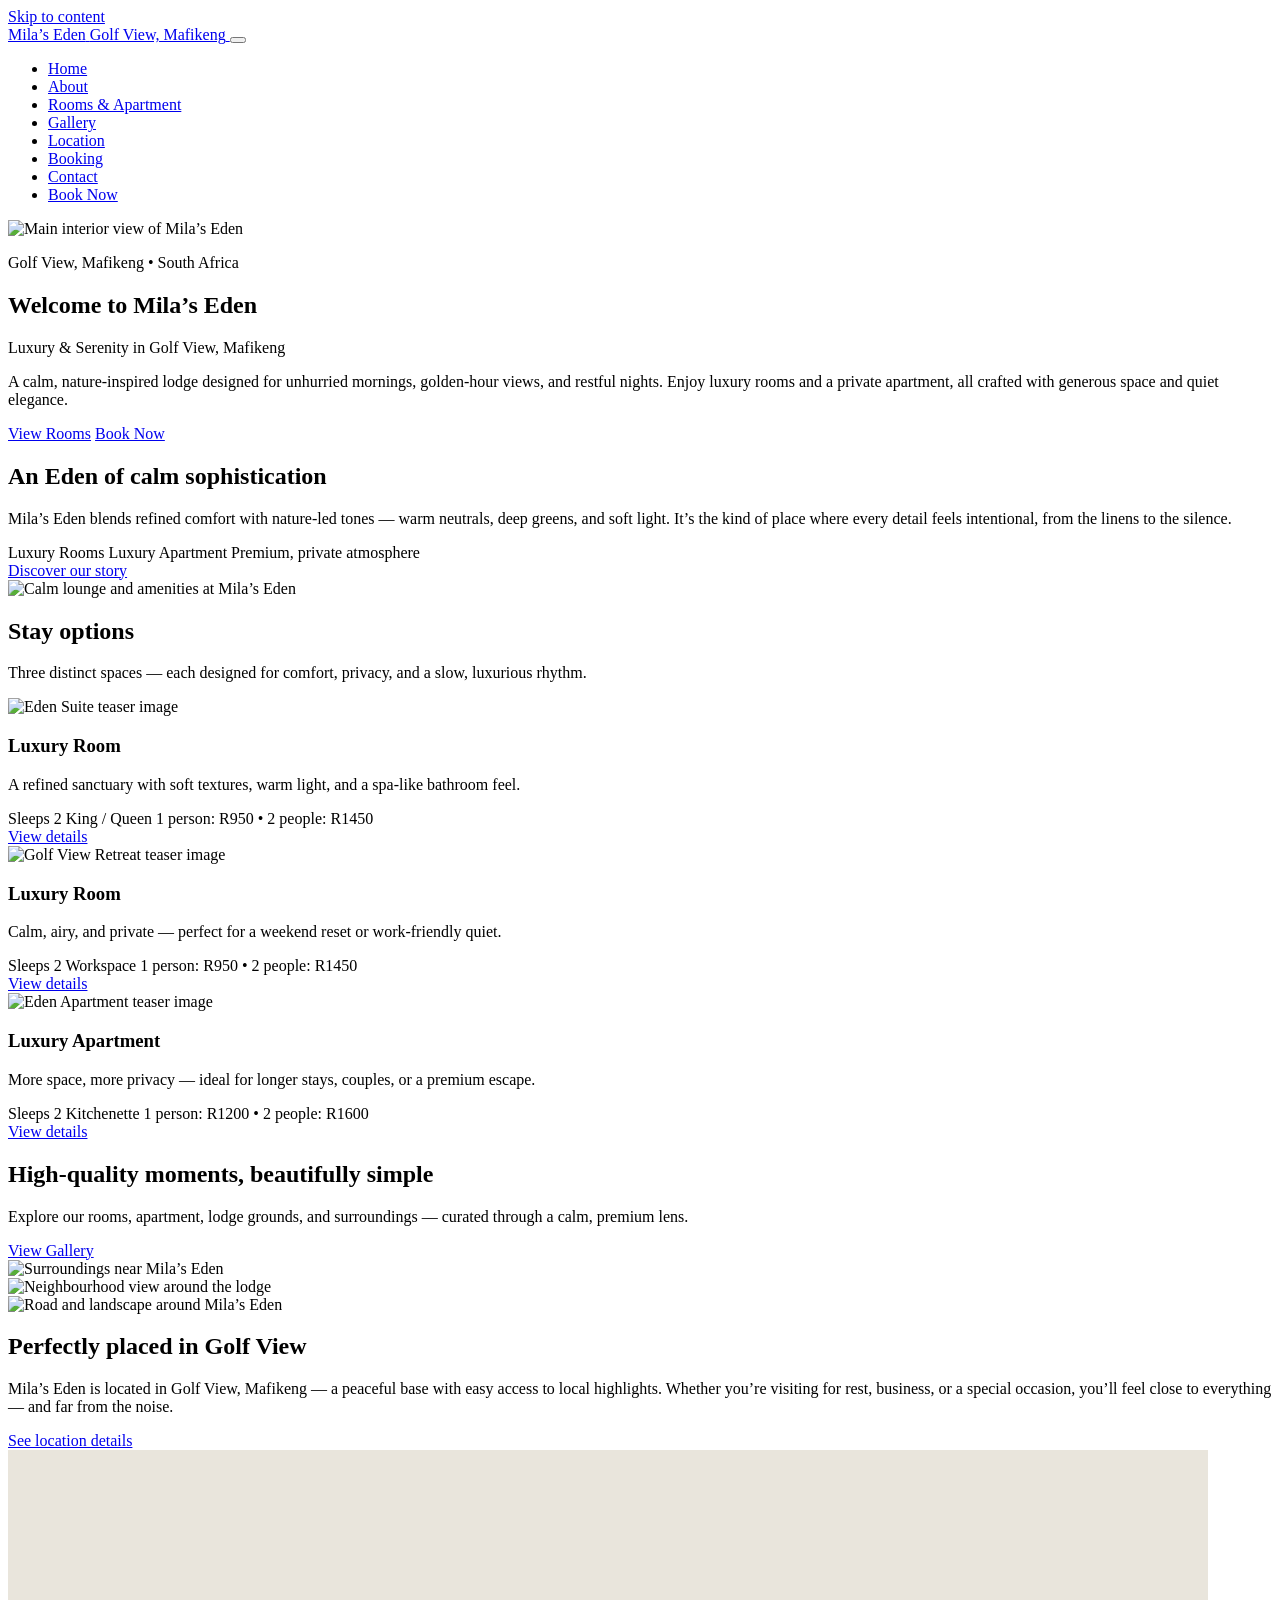
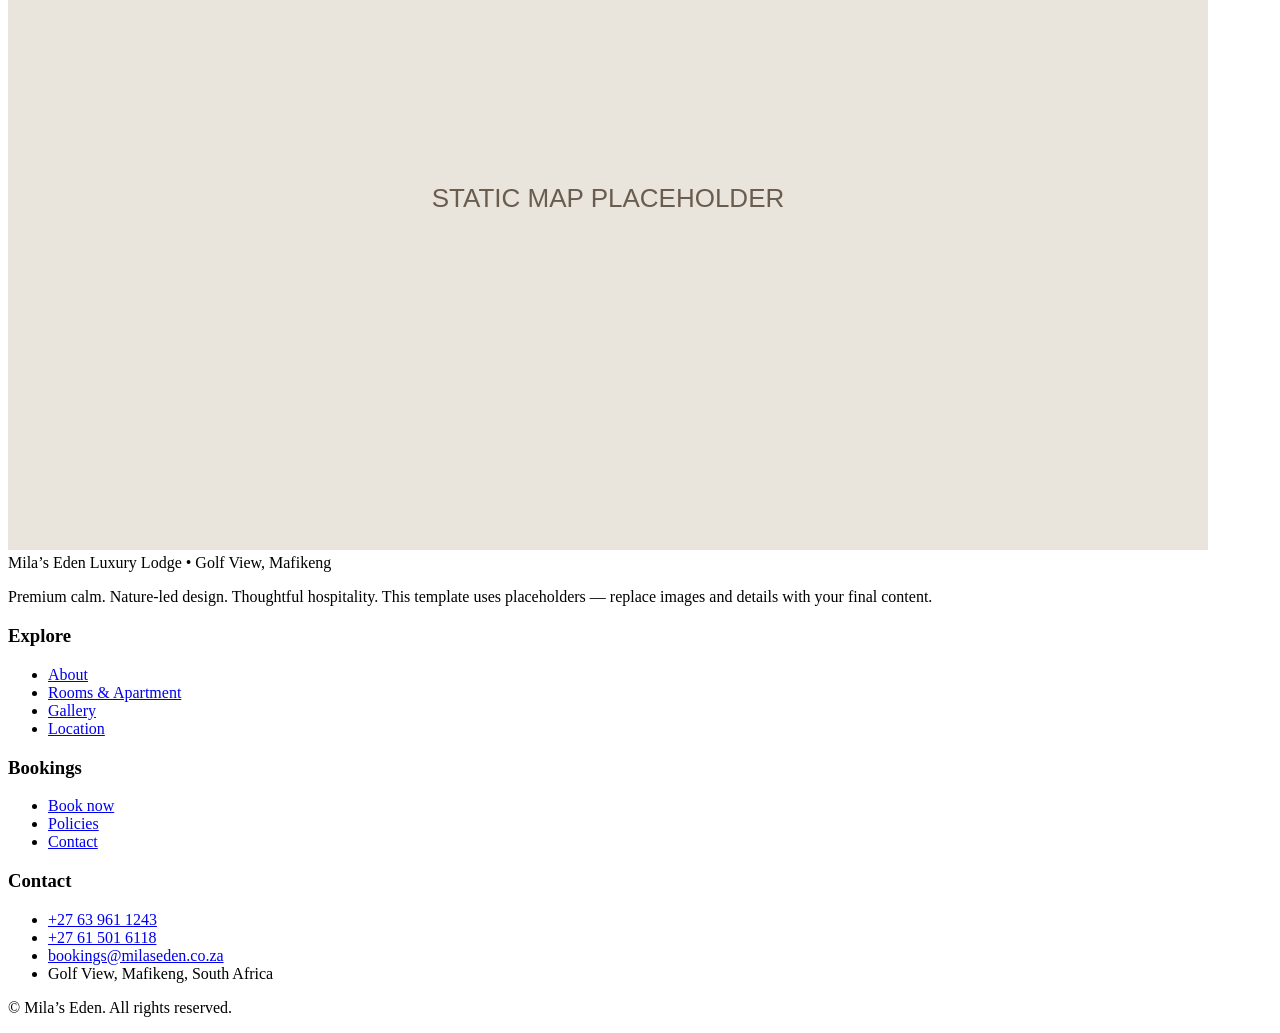
==== index.html @ bafc0c8b "Add files via upload" ====
<!DOCTYPE html>
<html lang="en">
<head>
    <meta charset="UTF-8">
    <meta name="viewport" content="width=device-width, initial-scale=1.0">
    <title>Mila’s Eden | Luxury Lodge in Golf View, Mafikeng</title>
    <meta name="description" content="Welcome to Mila’s Eden — a premium, calm luxury lodge in Golf View, Mafikeng, South Africa, designed for serenity." />
    <meta name="theme-color" content="#1f2a22" />
    <meta property="og:title" content="Mila’s Eden | Luxury Lodge in Golf View, Mafikeng" />
    <meta property="og:description" content="Luxury & Serenity in Golf View, Mafikeng. Explore rooms, gallery, location, and booking." />
    <meta property="og:type" content="website" />
    <link rel="stylesheet" href="styles.css">
    <link rel="preconnect" href="https://fonts.googleapis.com">
    <link rel="preconnect" href="https://fonts.gstatic.com" crossorigin>
    <link href="https://fonts.googleapis.com/css2?family=Cormorant+Garamond:wght@400;500;600&family=Inter:wght@300;400;500;600&display=swap" rel="stylesheet">
</head>
<body>
    <a class="skip-link" href="#main">Skip to content</a>

    <!-- Shared Navigation -->
    <header class="site-header">
        <nav class="nav" aria-label="Primary">
            <div class="container nav-inner">
                <a class="brand" href="index.html" aria-label="Mila’s Eden home">
                    <span class="brand-mark" aria-hidden="true"></span>
                    <span class="brand-text">
                        <span class="brand-name">Mila’s Eden</span>
                        <span class="brand-sub">Golf View, Mafikeng</span>
                    </span>
                </a>

                <button class="nav-toggle" type="button" aria-label="Open menu" aria-expanded="false" aria-controls="navMenu">
                    <span class="nav-toggle-lines" aria-hidden="true"></span>
                </button>

                <ul class="nav-menu" id="navMenu">
                    <li><a class="nav-link is-active" href="index.html">Home</a></li>
                    <li><a class="nav-link" href="about.html">About</a></li>
                    <li><a class="nav-link" href="rooms.html">Rooms & Apartment</a></li>
                    <li><a class="nav-link" href="gallery.html">Gallery</a></li>
                    <li><a class="nav-link" href="location.html">Location</a></li>
                    <li><a class="nav-link" href="booking.html">Booking</a></li>
                    <li><a class="nav-link" href="contact.html">Contact</a></li>
                    <li class="nav-cta"><a class="btn btn-primary" href="booking.html">Book Now</a></li>
                </ul>
            </div>
        </nav>
    </header>

    <main id="main">
        <!-- Homepage Hero -->
        <section class="hero hero-home">
            <div class="hero-media" aria-hidden="true">
                <img
                    class="hero-img"
                    alt="Main interior view of Mila’s Eden"
                    src="Images/Apartment/WhatsApp Image 2026-02-26 at 15.07.11.jpeg"
                />
                <div class="hero-scrim"></div>
            </div>

            <div class="container hero-content">
                <p class="kicker reveal">Golf View, Mafikeng • South Africa</p>
                <h1 class="display reveal">Welcome to Mila’s Eden</h1>
                <p class="lead reveal">Luxury &amp; Serenity in Golf View, Mafikeng</p>
                <p class="sublead reveal">
                    A calm, nature-inspired lodge designed for unhurried mornings, golden-hour views, and restful nights.
                    Enjoy luxury rooms and a private apartment, all crafted with generous space and quiet elegance.
                </p>
                <div class="hero-actions reveal">
                    <a class="btn btn-ghost" href="rooms.html">View Rooms</a>
                    <a class="btn btn-primary" href="booking.html">Book Now</a>
                </div>
            </div>
        </section>

        <!-- Experience Intro -->
        <section class="section">
            <div class="container grid grid-2">
                <div class="reveal">
                    <h2 class="h2">An Eden of calm sophistication</h2>
                    <p class="muted">
                        Mila’s Eden blends refined comfort with nature-led tones — warm neutrals, deep greens, and soft light.
                        It’s the kind of place where every detail feels intentional, from the linens to the silence.
                    </p>
                    <div class="pill-row">
                        <span class="pill">Luxury Rooms</span>
                        <span class="pill">Luxury Apartment</span>
                        <span class="pill">Premium, private atmosphere</span>
                    </div>
                    <div class="spacer-16"></div>
                    <a class="text-link" href="about.html">Discover our story</a>
                </div>
                <div class="reveal">
                    <div class="image-card">
                        <!-- IMAGE: Amenities highlight on home intro -->
                        <img
                            class="img-cover"
                            alt="Calm lounge and amenities at Mila’s Eden"
                            src="Images/Amenities/WhatsApp Image 2026-02-26 at 15.10.10 (2).jpeg"
                        />
                    </div>
                </div>
            </div>
        </section>

        <!-- Rooms Teaser -->
        <section class="section section-bleed">
            <div class="container">
                <div class="section-head">
                    <h2 class="h2 reveal">Stay options</h2>
                    <p class="muted reveal">Three distinct spaces — each designed for comfort, privacy, and a slow, luxurious rhythm.</p>
                </div>

                <div class="cards cards-3">
                    <article class="card reveal">
                        <div class="card-media">
                            <!-- IMAGE: Room 1 (Eden Suite) -->
                            <img
                                class="img-cover"
                                alt="Eden Suite teaser image"
                                src="Images/Room1/WhatsApp Image 2026-02-26 at 15.08.36.jpeg"
                            />
                        </div>
                        <div class="card-body">
                            <h3 class="h3">Luxury Room</h3>
                            <p class="muted">A refined sanctuary with soft textures, warm light, and a spa-like bathroom feel.</p>
                            <div class="meta-row">
                                <span class="meta">Sleeps 2</span>
                                <span class="meta">King / Queen</span>
                                <span class="meta">1 person: R950 • 2 people: R1450</span>
                            </div>
                            <a class="btn btn-soft" href="rooms.html#room1">View details</a>
                        </div>
                    </article>

                    <article class="card reveal">
                        <div class="card-media">
                            <!-- IMAGE: Room 2 (Golf View Retreat) -->
                            <img
                                class="img-cover"
                                alt="Golf View Retreat teaser image"
                                src="Images/Room2/WhatsApp Image 2026-02-28 at 10.28.57.jpeg"
                            />
                        </div>
                        <div class="card-body">
                            <h3 class="h3">Luxury Room</h3>
                            <p class="muted">Calm, airy, and private — perfect for a weekend reset or work-friendly quiet.</p>
                            <div class="meta-row">
                                <span class="meta">Sleeps 2</span>
                                <span class="meta">Workspace</span>
                                <span class="meta">1 person: R950 • 2 people: R1450</span>
                            </div>
                            <a class="btn btn-soft" href="rooms.html#room2">View details</a>
                        </div>
                    </article>

                    <article class="card reveal">
                        <div class="card-media">
                            <!-- IMAGE: Apartment (Eden Apartment) -->
                            <img
                                class="img-cover"
                                alt="Eden Apartment teaser image"
                                src="Images/Apartment/WhatsApp Image 2026-02-26 at 15.07.11.jpeg"
                            />
                        </div>
                        <div class="card-body">
                            <h3 class="h3">Luxury Apartment</h3>
                            <p class="muted">More space, more privacy — ideal for longer stays, couples, or a premium escape.</p>
                            <div class="meta-row">
                                <span class="meta">Sleeps 2</span>
                                <span class="meta">Kitchenette</span>
                                <span class="meta">1 person: R1200 • 2 people: R1600</span>
                            </div>
                            <a class="btn btn-soft" href="rooms.html#apartment">View details</a>
                        </div>
                    </article>
                </div>
            </div>
        </section>

        <!-- Gallery Teaser -->
        <section class="section">
            <div class="container grid grid-2 grid-vcenter">
                <div class="reveal">
                    <h2 class="h2">High-quality moments, beautifully simple</h2>
                    <p class="muted">Explore our rooms, apartment, lodge grounds, and surroundings — curated through a calm, premium lens.</p>
                    <a class="btn btn-primary" href="gallery.html">View Gallery</a>
                </div>
                <div class="reveal">
                    <div class="image-grid">
                        <div class="image-card">
                            <!-- IMAGE: Surroundings teaser 1 -->
                            <img
                                class="img-cover"
                                alt="Surroundings near Mila’s Eden"
                                src="Images/Surroundings/WhatsApp Image 2026-02-26 at 15.10.12 (1).jpeg"
                            />
                        </div>
                        <div class="image-card">
                            <!-- IMAGE: Surroundings teaser 2 -->
                            <img
                                class="img-cover"
                                alt="Neighbourhood view around the lodge"
                                src="Images/Surroundings/WhatsApp Image 2026-02-26 at 15.10.13 (1).jpeg"
                            />
                        </div>
                        <div class="image-card span-2">
                            <!-- IMAGE: Surroundings teaser 3 -->
                            <img
                                class="img-cover"
                                alt="Road and landscape around Mila’s Eden"
                                src="Images/Surroundings/WhatsApp Image 2026-02-26 at 15.10.14.jpeg"
                            />
                        </div>
                    </div>
                </div>
            </div>
        </section>

        <!-- Location Teaser -->
        <section class="section section-bleed">
            <div class="container grid grid-2 grid-vcenter">
                <div class="reveal">
                    <h2 class="h2">Perfectly placed in Golf View</h2>
                    <p class="muted">
                        Mila’s Eden is located in Golf View, Mafikeng — a peaceful base with easy access to local highlights.
                        Whether you’re visiting for rest, business, or a special occasion, you’ll feel close to everything — and far from the noise.
                    </p>
                    <a class="text-link" href="location.html">See location details</a>
                </div>
                <div class="reveal">
                    <div class="map-card">
                        <!-- INSERT IMAGE: map-static.jpg -->
                        <img class="img-cover" alt="Static map placeholder for Golf View, Mafikeng" src="data:image/svg+xml,%3Csvg xmlns='http://www.w3.org/2000/svg' width='1200' height='700'%3E%3Crect width='100%25' height='100%25' fill='%23e9e5dc'/%3E%3Ctext x='50%25' y='50%25' dominant-baseline='middle' text-anchor='middle' fill='%236a5d4f' font-family='Inter, Arial' font-size='26'%3ESTATIC MAP PLACEHOLDER%3C/text%3E%3C/svg%3E" />
                        <div class="map-marker" aria-hidden="true"></div>
                    </div>
                </div>
            </div>
        </section>
    </main>

    <!-- Shared Footer -->
    <footer class="footer">
        <div class="container footer-grid">
            <div class="footer-brand">
                <div class="brand brand-footer">
                    <span class="brand-mark" aria-hidden="true"></span>
                    <span class="brand-text">
                        <span class="brand-name">Mila’s Eden</span>
                        <span class="brand-sub">Luxury Lodge • Golf View, Mafikeng</span>
                    </span>
                </div>
                <p class="muted">
                    Premium calm. Nature-led design. Thoughtful hospitality.
                    This template uses placeholders — replace images and details with your final content.
                </p>
            </div>

            <div>
                <h3 class="footer-title">Explore</h3>
                <ul class="footer-links">
                    <li><a href="about.html">About</a></li>
                    <li><a href="rooms.html">Rooms & Apartment</a></li>
                    <li><a href="gallery.html">Gallery</a></li>
                    <li><a href="location.html">Location</a></li>
                </ul>
            </div>

            <div>
                <h3 class="footer-title">Bookings</h3>
                <ul class="footer-links">
                    <li><a href="booking.html">Book now</a></li>
                    <li><a href="booking.html#policies">Policies</a></li>
                    <li><a href="contact.html">Contact</a></li>
                </ul>
            </div>

            <div>
                <h3 class="footer-title">Contact</h3>
                <ul class="footer-links">
                    <li><a href="tel:+27639611243">+27 63 961 1243</a></li>
                    <li><a href="tel:+27615016118">+27 61 501 6118</a></li>
                    <li><a href="mailto:bookings@milaseden.co.za">bookings@milaseden.co.za</a></li>
                    <li><span class="muted">Golf View, Mafikeng, South Africa</span></li>
                </ul>
            </div>
        </div>

        <div class="container footer-bottom">
            <p class="muted">&copy; <span id="year"></span> Mila’s Eden. All rights reserved.</p>
        </div>
    </footer>

    <script src="script.js"></script>
</body>
</html>
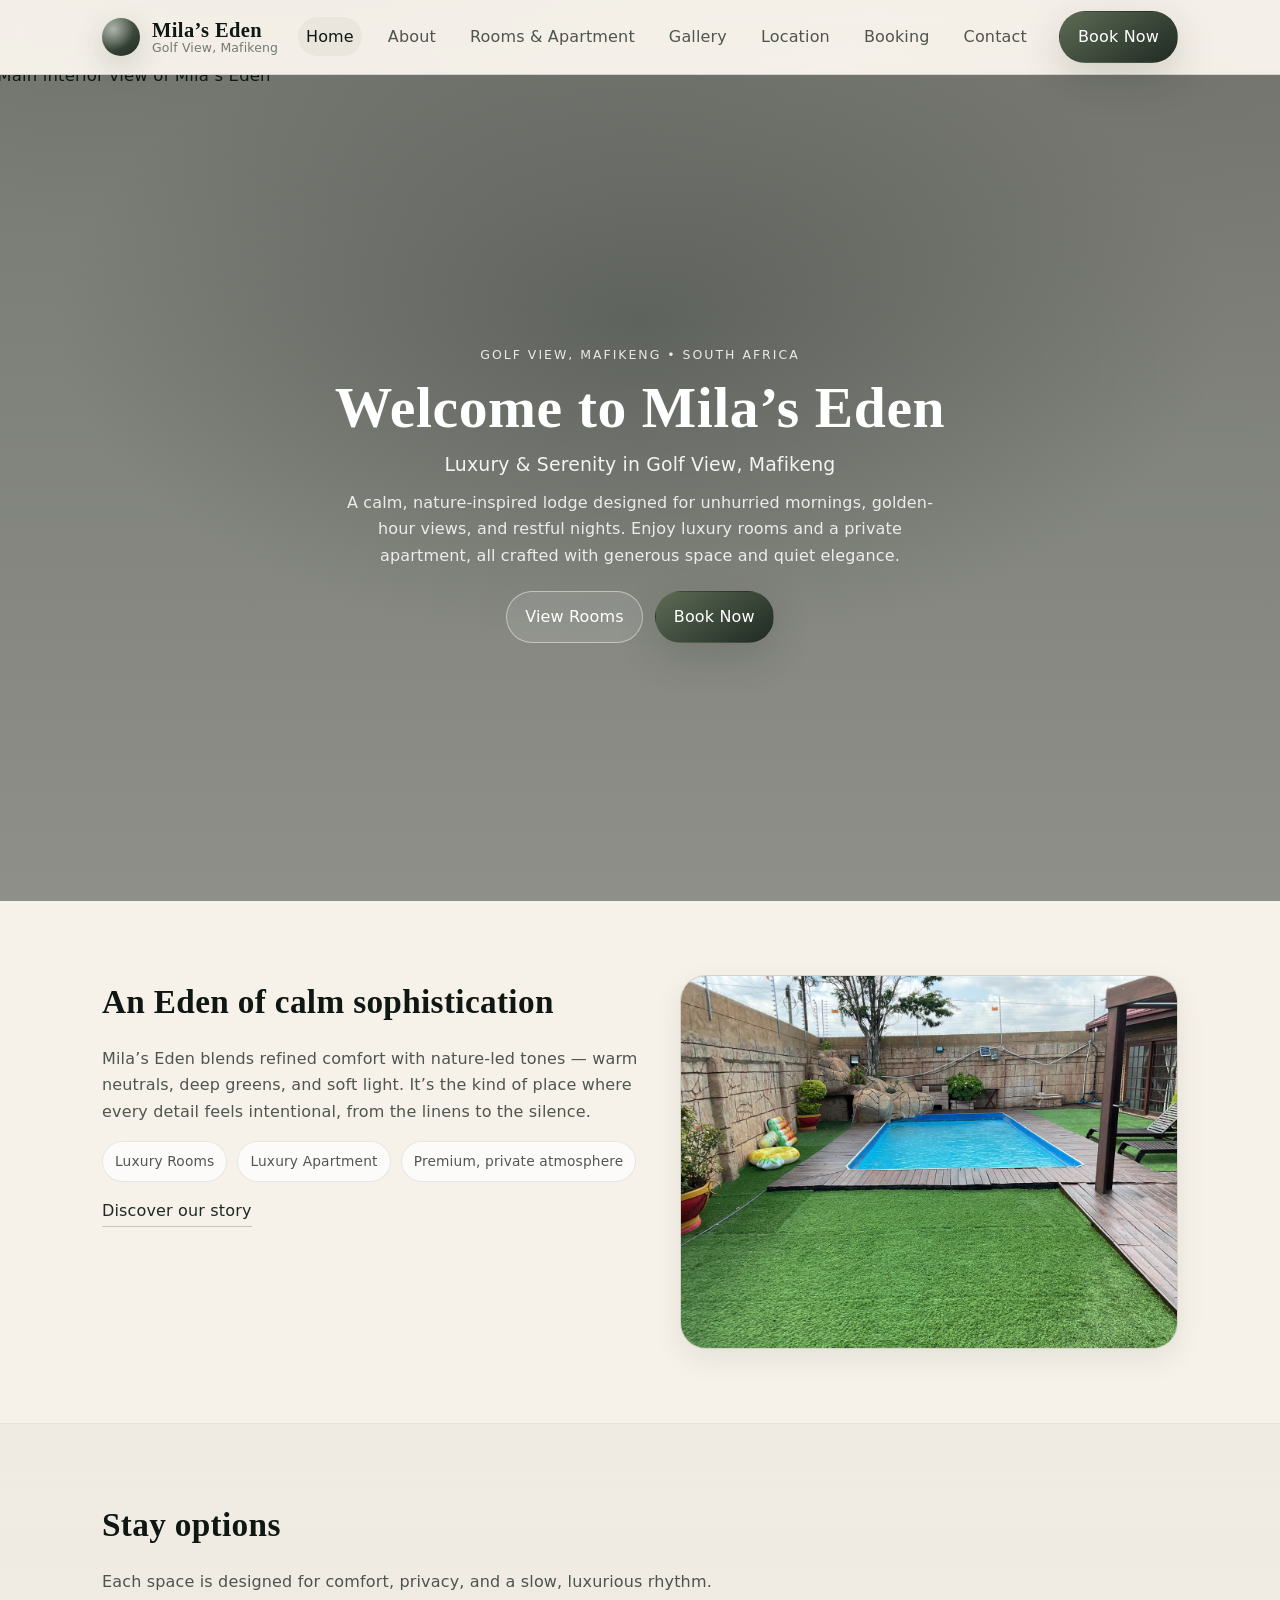
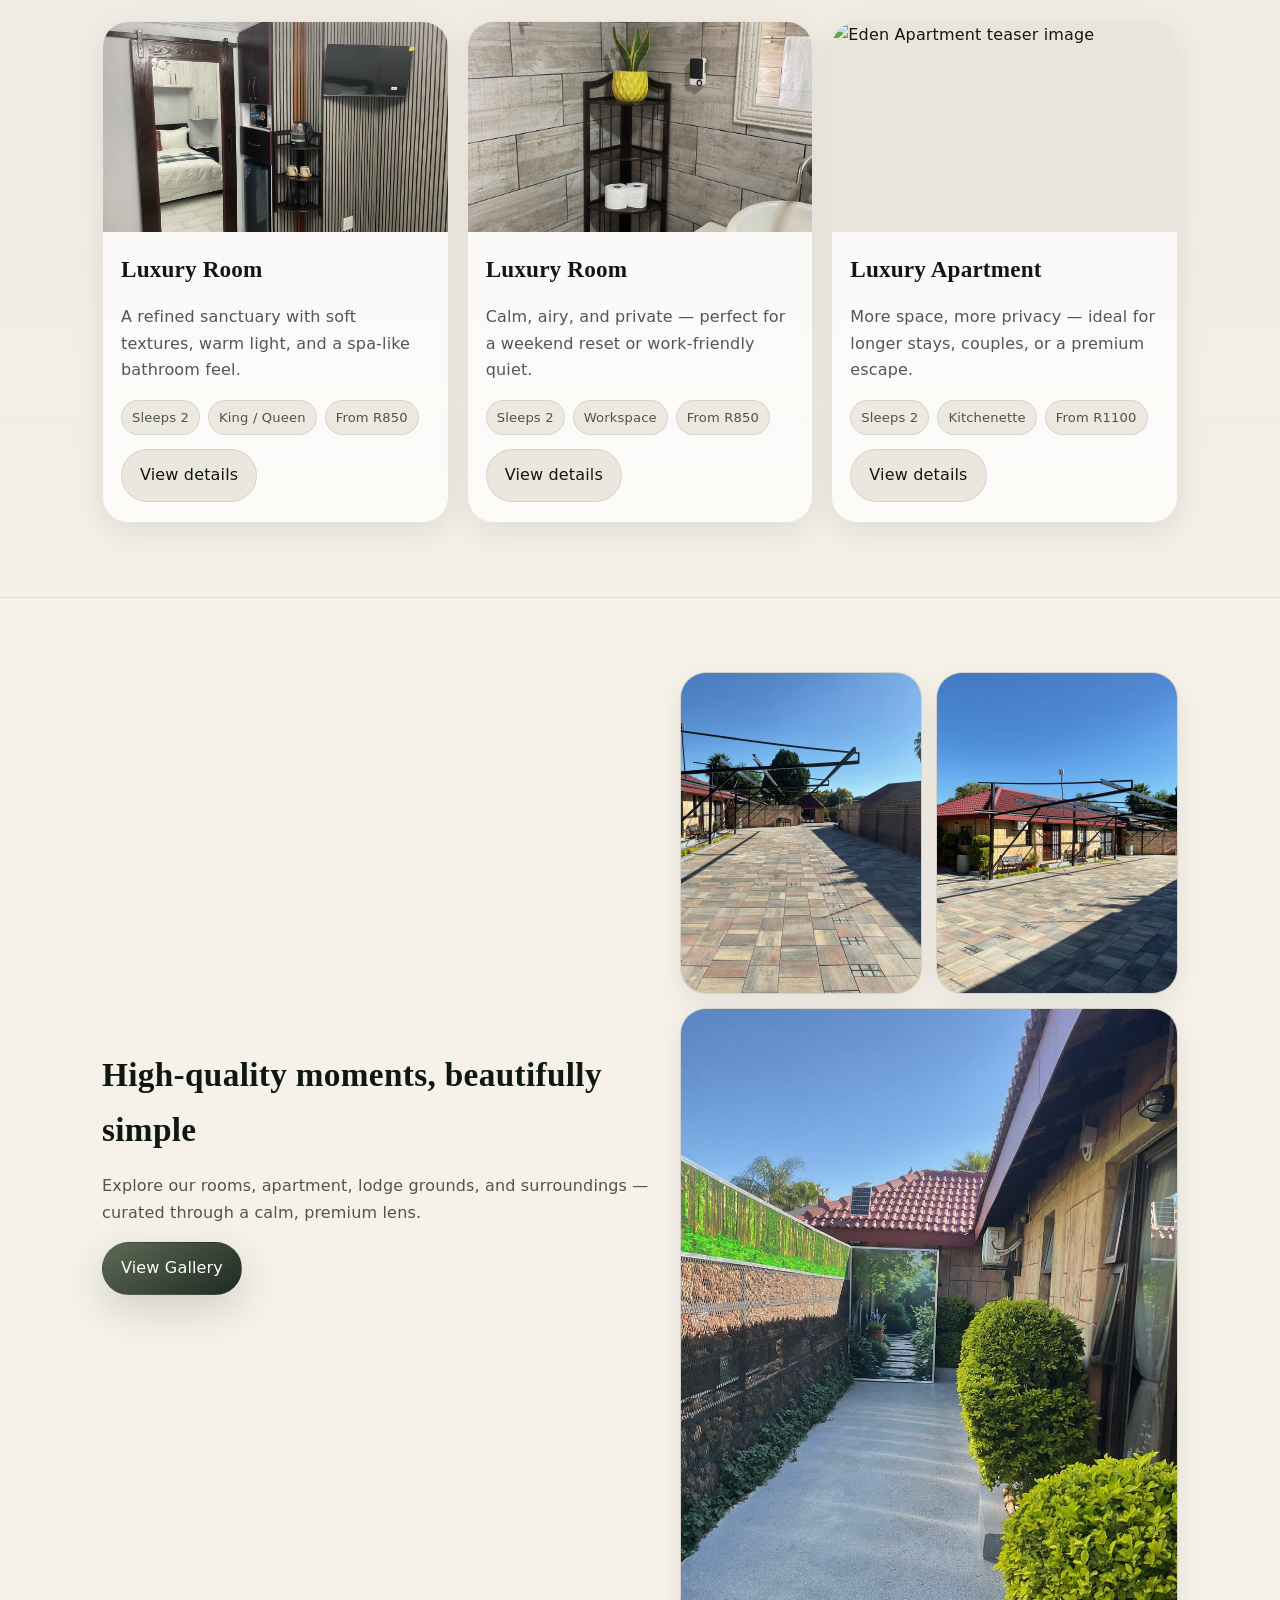
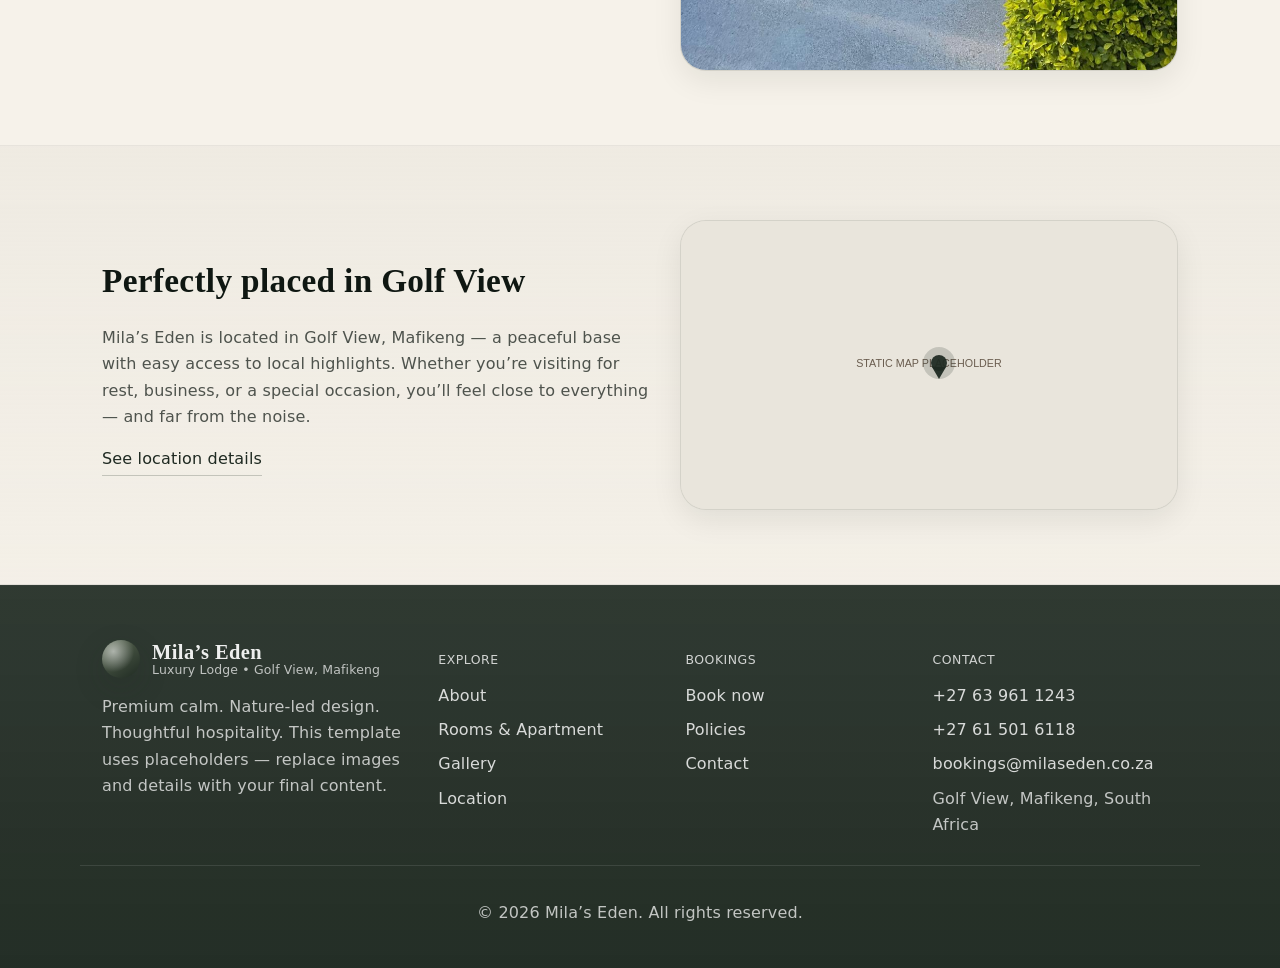
==== commit bacd73ed: "Add files via upload" ====
--- a/index.html
+++ b/index.html
@@ -54,7 +54,7 @@
                 <img
                     class="hero-img"
                     alt="Main interior view of Mila’s Eden"
-                    src="Images/Apartment/WhatsApp Image 2026-02-26 at 15.07.11.jpeg"
+                    src="Images/Apartment/WhatsApp Image 2026-04-23 at 21.14.21.jpeg"
                 />
                 <div class="hero-scrim"></div>
             </div>
@@ -109,7 +109,7 @@
             <div class="container">
                 <div class="section-head">
                     <h2 class="h2 reveal">Stay options</h2>
-                    <p class="muted reveal">Three distinct spaces — each designed for comfort, privacy, and a slow, luxurious rhythm.</p>
+                    <p class="muted reveal">Each space is designed for comfort, privacy, and a slow, luxurious rhythm.</p>
                 </div>
 
                 <div class="cards cards-3">
@@ -128,7 +128,7 @@
                             <div class="meta-row">
                                 <span class="meta">Sleeps 2</span>
                                 <span class="meta">King / Queen</span>
-                                <span class="meta">1 person: R950 • 2 people: R1450</span>
+                                <span class="meta">From R850</span>
                             </div>
                             <a class="btn btn-soft" href="rooms.html#room1">View details</a>
                         </div>
@@ -149,7 +149,7 @@
                             <div class="meta-row">
                                 <span class="meta">Sleeps 2</span>
                                 <span class="meta">Workspace</span>
-                                <span class="meta">1 person: R950 • 2 people: R1450</span>
+                                <span class="meta">From R850</span>
                             </div>
                             <a class="btn btn-soft" href="rooms.html#room2">View details</a>
                         </div>
@@ -161,7 +161,7 @@
                             <img
                                 class="img-cover"
                                 alt="Eden Apartment teaser image"
-                                src="Images/Apartment/WhatsApp Image 2026-02-26 at 15.07.11.jpeg"
+                                src="Images/Apartment/WhatsApp Image 2026-04-23 at 21.14.21.jpeg"
                             />
                         </div>
                         <div class="card-body">
@@ -170,7 +170,7 @@
                             <div class="meta-row">
                                 <span class="meta">Sleeps 2</span>
                                 <span class="meta">Kitchenette</span>
-                                <span class="meta">1 person: R1200 • 2 people: R1600</span>
+                                <span class="meta">From R1100</span>
                             </div>
                             <a class="btn btn-soft" href="rooms.html#apartment">View details</a>
                         </div>
--- a/styles.css
+++ b/styles.css
@@ -0,0 +1,875 @@
+/*
+  Mila’s Eden — Modern Luxury Lodge Template
+  Palette: earthy tones, deep greens, warm neutrals
+  Typography: Cormorant Garamond (display), Inter (body)
+*/
+
+/* Reset */
+* { box-sizing: border-box; }
+html, body { height: 100%; }
+body { margin: 0; }
+img { max-width: 100%; display: block; }
+button, input, select, textarea { font: inherit; }
+a { color: inherit; }
+
+:root{
+  --bg: #f6f2ea;
+  --surface: #ffffff;
+  --surface-2: #f0ece2;
+  --ink: #0f1712;
+  --muted: rgba(15, 23, 18, 0.72);
+  --muted-2: rgba(15, 23, 18, 0.55);
+
+  --forest: #1f2a22;
+  --sage: #5d6b55;
+  --moss: #3a4a3f;
+  --sand: #e9e5dc;
+  --clay: #b7a58f;
+
+  --border: rgba(31, 42, 34, 0.14);
+  --shadow: 0 18px 60px rgba(15, 23, 18, 0.10);
+  --shadow-soft: 0 10px 30px rgba(15, 23, 18, 0.08);
+
+  --radius: 18px;
+  --radius-lg: 26px;
+
+  --container: 1120px;
+}
+
+html{
+  scroll-behavior: smooth;
+  background: var(--bg);
+  color: var(--ink);
+  font-family: Inter, system-ui, -apple-system, Segoe UI, Roboto, Arial, sans-serif;
+}
+
+body{
+  background: radial-gradient(1200px 600px at 20% -10%, rgba(93, 107, 85, 0.12), transparent 55%),
+              radial-gradient(1000px 600px at 90% 10%, rgba(183, 165, 143, 0.14), transparent 60%),
+              var(--bg);
+  line-height: 1.65;
+  letter-spacing: 0.01em;
+}
+
+.container{
+  max-width: var(--container);
+  margin: 0 auto;
+  padding: 0 22px;
+}
+
+.skip-link{
+  position: absolute;
+  left: -9999px;
+  top: 10px;
+  background: var(--forest);
+  color: #fff;
+  padding: 10px 14px;
+  border-radius: 999px;
+  z-index: 9999;
+}
+.skip-link:focus{ left: 12px; }
+
+/* Header / Nav */
+.site-header{
+  position: sticky;
+  top: 0;
+  z-index: 50;
+  background: rgba(246, 242, 234, 0.72);
+  backdrop-filter: blur(14px);
+  border-bottom: 1px solid var(--border);
+}
+
+.nav-inner{
+  display: flex;
+  align-items: center;
+  justify-content: space-between;
+  min-height: 74px;
+  gap: 18px;
+}
+
+.brand{
+  display: flex;
+  align-items: center;
+  gap: 12px;
+  text-decoration: none;
+  white-space: nowrap;
+}
+.brand-mark{
+  width: 38px;
+  height: 38px;
+  border-radius: 50%;
+  background:
+    radial-gradient(circle at 30% 30%, rgba(255,255,255,0.55), transparent 55%),
+    linear-gradient(145deg, var(--sage), var(--forest));
+  box-shadow: 0 10px 30px rgba(31, 42, 34, 0.18);
+}
+.brand-text{ display: grid; line-height: 1.1; }
+.brand-name{
+  font-family: "Cormorant Garamond", Georgia, serif;
+  font-size: 1.28rem;
+  font-weight: 600;
+  letter-spacing: 0.02em;
+}
+.brand-sub{
+  font-size: 0.78rem;
+  color: var(--muted-2);
+}
+
+.nav-menu{
+  list-style: none;
+  margin: 0;
+  padding: 0;
+  display: flex;
+  align-items: center;
+  gap: 18px;
+}
+.nav-link{
+  text-decoration: none;
+  color: var(--muted);
+  padding: 10px 8px;
+  border-radius: 999px;
+  transition: color .2s ease, background .2s ease;
+}
+.nav-link:hover{ color: var(--ink); background: rgba(233, 229, 220, 0.8); }
+.nav-link.is-active{ color: var(--ink); background: rgba(233, 229, 220, 0.95); }
+.nav-cta{ margin-left: 6px; }
+
+.nav-toggle{
+  display: none;
+  border: 1px solid var(--border);
+  background: rgba(255,255,255,0.6);
+  border-radius: 999px;
+  padding: 10px 12px;
+  cursor: pointer;
+}
+.nav-toggle-lines{
+  width: 18px;
+  height: 12px;
+  display: block;
+  position: relative;
+}
+.nav-toggle-lines::before,
+.nav-toggle-lines::after,
+.nav-toggle-lines{
+  background: transparent;
+}
+.nav-toggle-lines::before,
+.nav-toggle-lines::after{
+  content: "";
+  position: absolute;
+  left: 0;
+  width: 18px;
+  height: 2px;
+  background: var(--forest);
+  border-radius: 2px;
+  transition: transform .2s ease, top .2s ease, opacity .2s ease;
+}
+.nav-toggle-lines::before{ top: 2px; }
+.nav-toggle-lines::after{ top: 8px; }
+.nav.is-open .nav-toggle-lines::before{ top: 5px; transform: rotate(45deg); }
+.nav.is-open .nav-toggle-lines::after{ top: 5px; transform: rotate(-45deg); }
+
+/* Type */
+.display{
+  font-family: "Cormorant Garamond", Georgia, serif;
+  font-weight: 600;
+  letter-spacing: 0.01em;
+  line-height: 1.05;
+  font-size: clamp(2.5rem, 4.5vw, 4.2rem);
+  margin: 10px 0 10px;
+}
+.h2{
+  font-family: "Cormorant Garamond", Georgia, serif;
+  font-weight: 600;
+  letter-spacing: 0.01em;
+  font-size: clamp(1.9rem, 2.6vw, 2.5rem);
+  margin: 0 0 10px;
+}
+.h3{
+  font-family: "Cormorant Garamond", Georgia, serif;
+  font-weight: 600;
+  font-size: 1.45rem;
+  margin: 0 0 6px;
+}
+.kicker{
+  text-transform: uppercase;
+  letter-spacing: 0.16em;
+  font-size: 0.78rem;
+  color: rgba(255,255,255,0.86);
+}
+.lead{
+  font-size: 1.18rem;
+  margin: 0 0 10px;
+  color: rgba(255,255,255,0.92);
+}
+.sublead{
+  max-width: 60ch;
+  color: rgba(255,255,255,0.86);
+  margin: 0 auto;
+}
+.muted{ color: var(--muted); }
+
+/* Buttons / Links */
+.btn{
+  display: inline-flex;
+  align-items: center;
+  justify-content: center;
+  gap: 10px;
+  border-radius: 999px;
+  padding: 12px 18px;
+  text-decoration: none;
+  border: 1px solid transparent;
+  box-shadow: none;
+  transition: transform .18s ease, box-shadow .18s ease, background .18s ease, border-color .18s ease, color .18s ease;
+  cursor: pointer;
+  font-weight: 500;
+}
+.btn:active{ transform: translateY(1px); }
+.btn-primary{
+  background: linear-gradient(145deg, var(--sage), var(--forest));
+  color: #fff;
+  box-shadow: 0 14px 40px rgba(31, 42, 34, 0.18);
+}
+.btn-primary:hover{ transform: translateY(-1px); box-shadow: 0 18px 60px rgba(31, 42, 34, 0.22); }
+.btn-ghost{
+  border-color: rgba(255,255,255,0.45);
+  color: #fff;
+  background: rgba(255,255,255,0.10);
+}
+.btn-ghost:hover{ background: rgba(255,255,255,0.16); }
+.btn-soft{
+  background: rgba(233, 229, 220, 0.9);
+  border-color: rgba(31, 42, 34, 0.10);
+  color: var(--ink);
+}
+.btn-soft:hover{ transform: translateY(-1px); box-shadow: var(--shadow-soft); }
+.text-link{
+  display: inline-flex;
+  align-items: center;
+  gap: 10px;
+  text-decoration: none;
+  color: var(--forest);
+  border-bottom: 1px solid rgba(31, 42, 34, 0.22);
+  padding-bottom: 2px;
+}
+.text-link:hover{ border-bottom-color: rgba(31, 42, 34, 0.5); }
+
+/* Layout */
+.section{ padding: 74px 0; }
+.section-bleed{
+  background: linear-gradient(180deg, rgba(233, 229, 220, 0.55), rgba(233, 229, 220, 0.18));
+  border-top: 1px solid rgba(31, 42, 34, 0.06);
+  border-bottom: 1px solid rgba(31, 42, 34, 0.06);
+}
+.section-head{ margin-bottom: 26px; max-width: 70ch; }
+.grid{ display: grid; gap: 28px; }
+.grid-2{ grid-template-columns: 1.05fr 0.95fr; }
+.grid-vcenter{ align-items: center; }
+.spacer-16{ height: 16px; }
+
+.cards{ display: grid; gap: 18px; }
+.cards-3{ grid-template-columns: repeat(3, minmax(0, 1fr)); }
+.card{
+  background: rgba(255,255,255,0.72);
+  border: 1px solid rgba(31, 42, 34, 0.10);
+  border-radius: var(--radius-lg);
+  overflow: hidden;
+  box-shadow: var(--shadow-soft);
+  transition: transform .2s ease, box-shadow .2s ease;
+}
+.card:hover{ transform: translateY(-3px); box-shadow: var(--shadow); }
+.card-media{ height: 210px; overflow: hidden; background: var(--sand); }
+.card-body{ padding: 18px 18px 20px; }
+.meta-row{
+  display: flex;
+  flex-wrap: wrap;
+  gap: 8px;
+  margin: 12px 0 14px;
+}
+.meta{
+  font-size: 0.82rem;
+  color: var(--muted);
+  background: rgba(233, 229, 220, 0.85);
+  border: 1px solid rgba(31, 42, 34, 0.10);
+  padding: 6px 10px;
+  border-radius: 999px;
+}
+
+.pill-row{ display: flex; flex-wrap: wrap; gap: 10px; margin-top: 14px; }
+.pill{
+  font-size: 0.86rem;
+  padding: 8px 12px;
+  border-radius: 999px;
+  background: rgba(255,255,255,0.7);
+  border: 1px solid rgba(31, 42, 34, 0.10);
+  color: var(--muted);
+}
+
+/* Hero */
+.hero{
+  position: relative;
+  min-height: calc(100svh - 74px);
+  display: grid;
+  place-items: center;
+  overflow: hidden;
+}
+.hero-media{
+  position: absolute;
+  inset: 0;
+}
+.hero-img{
+  width: 100%;
+  height: 100%;
+  object-fit: cover;
+  transform: scale(1.03);
+}
+.hero-scrim{
+  position: absolute;
+  inset: 0;
+  background:
+    linear-gradient(180deg, rgba(15, 23, 18, 0.55), rgba(15, 23, 18, 0.45)),
+    radial-gradient(900px 500px at 50% 30%, rgba(15, 23, 18, 0.28), transparent 65%);
+}
+.hero-content{
+  position: relative;
+  z-index: 2;
+  text-align: center;
+  padding: 84px 0;
+}
+.hero-home .display{
+  color: #fff;
+}
+.hero-actions{ display: flex; justify-content: center; gap: 12px; margin-top: 22px; flex-wrap: wrap; }
+
+/* Media cards */
+.image-card, .map-card{
+  border-radius: var(--radius-lg);
+  overflow: hidden;
+  border: 1px solid rgba(31, 42, 34, 0.10);
+  box-shadow: var(--shadow-soft);
+  background: var(--sand);
+}
+.img-cover{ width: 100%; height: 100%; object-fit: cover; }
+
+.image-grid{
+  display: grid;
+  gap: 14px;
+  grid-template-columns: repeat(2, minmax(0, 1fr));
+}
+.image-grid .span-2{ grid-column: span 2; }
+
+/* Map marker */
+.map-card{ position: relative; aspect-ratio: 12 / 7; }
+.map-marker{
+  position: absolute;
+  left: 52%;
+  top: 52%;
+  width: 16px;
+  height: 16px;
+  border-radius: 50%;
+  background: rgba(31, 42, 34, 0.95);
+  box-shadow: 0 0 0 8px rgba(31, 42, 34, 0.18);
+  transform: translate(-50%, -100%);
+}
+.map-marker::after{
+  content: "";
+  position: absolute;
+  left: 50%;
+  top: 80%;
+  width: 0;
+  height: 0;
+  border-left: 7px solid transparent;
+  border-right: 7px solid transparent;
+  border-top: 12px solid rgba(31, 42, 34, 0.95);
+  transform: translateX(-50%);
+}
+
+/* Footer */
+.footer{
+  padding: 54px 0 26px;
+  background: linear-gradient(180deg, rgba(31, 42, 34, 0.92), rgba(31, 42, 34, 0.98));
+  color: rgba(255,255,255,0.92);
+  border-top: 1px solid rgba(255,255,255,0.08);
+}
+.footer-grid{
+  display: grid;
+  gap: 24px;
+  grid-template-columns: 1.4fr 1fr 1fr 1.1fr;
+}
+.brand-footer .brand-sub{ color: rgba(255,255,255,0.70); }
+.footer-title{
+  margin: 10px 0 12px;
+  font-weight: 500;
+  letter-spacing: 0.04em;
+  text-transform: uppercase;
+  font-size: 0.78rem;
+  color: rgba(255,255,255,0.78);
+}
+.footer-links{
+  list-style: none;
+  padding: 0;
+  margin: 0;
+  display: grid;
+  gap: 8px;
+}
+.footer-links a{
+  text-decoration: none;
+  color: rgba(255,255,255,0.82);
+}
+.footer-links a:hover{ color: #fff; text-decoration: underline; text-underline-offset: 3px; }
+.footer-bottom{
+  margin-top: 26px;
+  padding-top: 18px;
+  border-top: 1px solid rgba(255,255,255,0.10);
+  text-align: center;
+}
+.footer .muted{ color: rgba(255,255,255,0.72); }
+
+/* Reveal animations */
+.reveal{
+  opacity: 0;
+  transform: translateY(14px);
+  transition: opacity .7s cubic-bezier(.2,.8,.2,1), transform .7s cubic-bezier(.2,.8,.2,1);
+}
+.reveal.is-visible{
+  opacity: 1;
+  transform: translateY(0);
+}
+
+/* Responsive */
+@media (max-width: 980px){
+  .grid-2{ grid-template-columns: 1fr; }
+  .cards-3{ grid-template-columns: 1fr; }
+  .footer-grid{ grid-template-columns: 1fr 1fr; }
+}
+
+@media (max-width: 860px){
+  .nav-toggle{ display: inline-flex; }
+  .nav-menu{
+    position: fixed;
+    inset: 74px 12px auto 12px;
+    background: rgba(246, 242, 234, 0.96);
+    border: 1px solid var(--border);
+    border-radius: 22px;
+    padding: 14px;
+    box-shadow: var(--shadow);
+    display: grid;
+    gap: 6px;
+    transform: translateY(-8px);
+    opacity: 0;
+    pointer-events: none;
+    transition: opacity .2s ease, transform .2s ease;
+  }
+  .nav.is-open .nav-menu{
+    opacity: 1;
+    transform: translateY(0);
+    pointer-events: auto;
+  }
+  .nav-cta{ margin: 8px 0 0; }
+  .nav-link{ padding: 12px 12px; }
+}
+
+@media (max-width: 560px){
+  .footer-grid{ grid-template-columns: 1fr; }
+  .hero-content{ padding: 72px 0; }
+}
+
+/* Page header (internal pages) */
+.page-hero{
+  padding: 54px 0 10px;
+}
+.page-hero .hero-shell{
+  border-radius: calc(var(--radius-lg) + 6px);
+  overflow: hidden;
+  border: 1px solid rgba(31, 42, 34, 0.10);
+  box-shadow: var(--shadow);
+  background: var(--sand);
+  position: relative;
+  min-height: 320px;
+}
+.page-hero .hero-shell .hero-scrim{
+  background:
+    linear-gradient(180deg, rgba(15, 23, 18, 0.52), rgba(15, 23, 18, 0.38)),
+    radial-gradient(800px 440px at 40% 35%, rgba(15, 23, 18, 0.20), transparent 68%);
+}
+.page-hero .hero-shell .hero-content{
+  text-align: left;
+  padding: 58px 24px;
+}
+.breadcrumbs{
+  display: flex;
+  gap: 10px;
+  flex-wrap: wrap;
+  color: rgba(255,255,255,0.82);
+  font-size: 0.9rem;
+}
+.breadcrumbs a{ color: rgba(255,255,255,0.90); text-decoration: none; border-bottom: 1px solid rgba(255,255,255,0.35); }
+.breadcrumbs a:hover{ border-bottom-color: rgba(255,255,255,0.7); }
+
+/* Content utilities */
+.prose{ max-width: 72ch; }
+.list{
+  margin: 10px 0 0;
+  padding: 0;
+  list-style: none;
+  display: grid;
+  gap: 10px;
+}
+.list li{
+  padding-left: 18px;
+  position: relative;
+  color: var(--muted);
+}
+.list li::before{
+  content: "";
+  position: absolute;
+  left: 0;
+  top: 0.75em;
+  width: 7px;
+  height: 7px;
+  border-radius: 50%;
+  background: rgba(93, 107, 85, 0.7);
+  transform: translateY(-50%);
+}
+
+.divider{
+  height: 1px;
+  background: rgba(31, 42, 34, 0.10);
+  margin: 22px 0;
+}
+
+/* Rooms sections */
+.room-section{
+  background: rgba(255,255,255,0.66);
+  border: 1px solid rgba(31, 42, 34, 0.10);
+  border-radius: var(--radius-lg);
+  padding: 20px;
+  box-shadow: var(--shadow-soft);
+}
+.room-grid{
+  display: grid;
+  grid-template-columns: 1.15fr 0.85fr;
+  gap: 18px;
+  align-items: start;
+}
+.price-tag{
+  display: inline-flex;
+  align-items: center;
+  gap: 10px;
+  padding: 10px 12px;
+  border-radius: 999px;
+  background: rgba(233, 229, 220, 0.9);
+  border: 1px solid rgba(31, 42, 34, 0.10);
+  color: var(--ink);
+  font-size: 0.92rem;
+}
+.amenities{
+  display: grid;
+  gap: 10px;
+  margin-top: 10px;
+  grid-template-columns: repeat(2, minmax(0, 1fr));
+}
+.amenity{
+  padding: 10px 12px;
+  border-radius: 14px;
+  border: 1px solid rgba(31, 42, 34, 0.10);
+  background: rgba(255,255,255,0.68);
+  color: var(--muted);
+  font-size: 0.92rem;
+}
+
+.thumbs{
+  display: grid;
+  grid-template-columns: repeat(3, minmax(0, 1fr));
+  gap: 10px;
+  margin-top: 12px;
+}
+.thumb{
+  border: 1px solid rgba(31, 42, 34, 0.10);
+  background: var(--sand);
+  border-radius: 16px;
+  overflow: hidden;
+  padding: 0;
+  cursor: pointer;
+}
+.thumb img{ width: 100%; height: 110px; object-fit: cover; }
+.thumb:focus-visible{ outline: 2px solid rgba(93, 107, 85, 0.8); outline-offset: 2px; }
+
+@media (max-width: 980px){
+  .room-grid{ grid-template-columns: 1fr; }
+  .amenities{ grid-template-columns: 1fr; }
+}
+
+/* Forms */
+.form-card{
+  background: rgba(255,255,255,0.72);
+  border: 1px solid rgba(31, 42, 34, 0.10);
+  border-radius: var(--radius-lg);
+  padding: 20px;
+  box-shadow: var(--shadow-soft);
+}
+.form{
+  display: grid;
+  gap: 14px;
+}
+.field-row{
+  display: grid;
+  gap: 14px;
+  grid-template-columns: repeat(2, minmax(0, 1fr));
+}
+.field{
+  display: grid;
+  gap: 8px;
+}
+.label{
+  font-size: 0.92rem;
+  color: var(--muted);
+}
+.input, .select, .textarea{
+  width: 100%;
+  border-radius: 14px;
+  border: 1px solid rgba(31, 42, 34, 0.14);
+  background: rgba(255,255,255,0.85);
+  padding: 12px 12px;
+  color: var(--ink);
+  transition: box-shadow .18s ease, border-color .18s ease;
+}
+.textarea{ min-height: 120px; resize: vertical; }
+.input:focus, .select:focus, .textarea:focus{
+  outline: none;
+  border-color: rgba(93, 107, 85, 0.55);
+  box-shadow: 0 0 0 4px rgba(93, 107, 85, 0.18);
+}
+.form-actions{
+  display: flex;
+  gap: 12px;
+  flex-wrap: wrap;
+  align-items: center;
+}
+.hint{ font-size: 0.9rem; color: var(--muted-2); }
+
+@media (max-width: 780px){
+  .field-row{ grid-template-columns: 1fr; }
+}
+
+/* Gallery */
+.filter-bar{
+  display: flex;
+  flex-wrap: wrap;
+  gap: 10px;
+  margin: 18px 0 18px;
+}
+.chip{
+  border: 1px solid rgba(31, 42, 34, 0.14);
+  background: rgba(255,255,255,0.62);
+  color: var(--muted);
+  border-radius: 999px;
+  padding: 10px 12px;
+  cursor: pointer;
+  transition: background .18s ease, color .18s ease, transform .18s ease;
+}
+.chip:hover{ background: rgba(233, 229, 220, 0.95); color: var(--ink); transform: translateY(-1px); }
+.chip.is-active{ background: rgba(233, 229, 220, 0.95); color: var(--ink); }
+
+.gallery-grid{
+  display: grid;
+  gap: 12px;
+  grid-template-columns: repeat(12, minmax(0, 1fr));
+}
+.gallery-item{
+  grid-column: span 4;
+  border-radius: 18px;
+  overflow: hidden;
+  border: 1px solid rgba(31, 42, 34, 0.10);
+  background: var(--sand);
+  box-shadow: var(--shadow-soft);
+  cursor: pointer;
+  padding: 0;
+  text-align: left;
+  display: grid;
+}
+.gallery-item img{ width: 100%; height: 220px; object-fit: cover; }
+.gallery-item .cap{
+  padding: 12px 12px 14px;
+  color: var(--muted);
+  font-size: 0.95rem;
+}
+.gallery-item:focus-visible{ outline: 2px solid rgba(93, 107, 85, 0.8); outline-offset: 2px; }
+
+@media (max-width: 980px){
+  .gallery-item{ grid-column: span 6; }
+}
+@media (max-width: 620px){
+  .gallery-item{ grid-column: span 12; }
+  .gallery-item img{ height: 210px; }
+}
+
+/* Lightbox */
+.lightbox{
+  position: fixed;
+  inset: 0;
+  display: none;
+  place-items: center;
+  background: rgba(15, 23, 18, 0.92);
+  z-index: 9999;
+  padding: 18px;
+}
+.lightbox-inner{
+  width: min(1080px, 100%);
+  display: grid;
+  grid-template-columns: 50px 1fr 50px;
+  align-items: center;
+  gap: 12px;
+}
+.lightbox-figure{
+  margin: 0;
+  background: rgba(255,255,255,0.06);
+  border: 1px solid rgba(255,255,255,0.10);
+  border-radius: 18px;
+  overflow: hidden;
+}
+.lightbox-img{ width: 100%; height: min(70vh, 680px); object-fit: contain; background: rgba(0,0,0,0.35); }
+.lightbox-cap{
+  padding: 12px 12px 14px;
+  color: rgba(255,255,255,0.82);
+  font-size: 0.95rem;
+}
+.lightbox-close{
+  position: fixed;
+  top: 16px;
+  right: 18px;
+  width: 44px;
+  height: 44px;
+  border-radius: 999px;
+  border: 1px solid rgba(255,255,255,0.14);
+  background: rgba(255,255,255,0.10);
+  color: #fff;
+  cursor: pointer;
+  font-size: 22px;
+}
+.lightbox-prev, .lightbox-next{
+  width: 50px;
+  height: 50px;
+  border-radius: 999px;
+  border: 1px solid rgba(255,255,255,0.14);
+  background: rgba(255,255,255,0.08);
+  color: #fff;
+  cursor: pointer;
+  font-size: 26px;
+}
+.lightbox-prev:hover, .lightbox-next:hover, .lightbox-close:hover{ background: rgba(255,255,255,0.14); }
+@media (max-width: 740px){
+  .lightbox-inner{ grid-template-columns: 1fr; }
+  .lightbox-prev, .lightbox-next{ display: none; }
+}
+
+/* Modal (forms) */
+.modal{
+  position: fixed;
+  inset: 0;
+  display: grid;
+  place-items: center;
+  background: rgba(15, 23, 18, 0.62);
+  z-index: 9999;
+  padding: 18px;
+}
+.modal-card{
+  width: min(680px, 100%);
+  border-radius: 18px;
+  background: rgba(246, 242, 234, 0.96);
+  border: 1px solid rgba(31, 42, 34, 0.14);
+  box-shadow: var(--shadow);
+  overflow: hidden;
+}
+.modal-top{
+  display: flex;
+  align-items: center;
+  justify-content: space-between;
+  padding: 14px 16px;
+  border-bottom: 1px solid rgba(31, 42, 34, 0.10);
+}
+.modal-title{
+  font-family: "Cormorant Garamond", Georgia, serif;
+  font-weight: 600;
+  font-size: 1.4rem;
+}
+.modal-x{
+  width: 40px;
+  height: 40px;
+  border-radius: 999px;
+  border: 1px solid rgba(31, 42, 34, 0.14);
+  background: rgba(255,255,255,0.6);
+  cursor: pointer;
+  font-size: 20px;
+}
+.modal-body{ padding: 14px 16px; color: var(--ink); }
+.modal-actions{
+  padding: 14px 16px 16px;
+  border-top: 1px solid rgba(31, 42, 34, 0.10);
+  display: flex;
+  justify-content: flex-end;
+}
+.modal-summary{
+  margin-top: 12px;
+  display: grid;
+  gap: 8px;
+  color: var(--muted);
+  background: rgba(255,255,255,0.72);
+  border: 1px solid rgba(31, 42, 34, 0.10);
+  border-radius: 14px;
+  padding: 12px;
+}
+
+/* Availability calendar */
+.cal-head{
+  display: flex;
+  justify-content: space-between;
+  align-items: baseline;
+  gap: 14px;
+  flex-wrap: wrap;
+  margin-bottom: 12px;
+}
+.cal-title{
+  font-family: "Cormorant Garamond", Georgia, serif;
+  font-weight: 600;
+  font-size: 1.6rem;
+}
+.cal-legend{
+  display: inline-flex;
+  gap: 12px;
+  align-items: center;
+  color: var(--muted-2);
+  font-size: 0.9rem;
+}
+.cal-dot{ width: 10px; height: 10px; border-radius: 50%; display: inline-block; margin-right: 6px; }
+.cal-dot-available{ background: rgba(93, 107, 85, 0.85); }
+.cal-dot-busy{ background: rgba(183, 165, 143, 0.95); }
+.cal-dot-selected{ background: rgba(31, 42, 34, 0.98); }
+.cal-grid{
+  display: grid;
+  grid-template-columns: repeat(7, minmax(0, 1fr));
+  gap: 8px;
+}
+.cal-dow{
+  font-size: 0.82rem;
+  text-transform: uppercase;
+  letter-spacing: 0.12em;
+  color: var(--muted-2);
+  padding: 6px 2px;
+}
+.cal-cell{
+  height: 42px;
+  border-radius: 14px;
+  border: 1px solid rgba(31, 42, 34, 0.12);
+  background: rgba(255,255,255,0.78);
+  color: var(--ink);
+  cursor: pointer;
+  transition: transform .15s ease, background .15s ease, box-shadow .15s ease;
+}
+.cal-cell:hover{ transform: translateY(-1px); box-shadow: 0 10px 26px rgba(15,23,18,0.10); background: rgba(233, 229, 220, 0.95); }
+.cal-cell.is-empty{ border: none; background: transparent; cursor: default; }
+.cal-cell.is-busy{ background: rgba(183, 165, 143, 0.35); cursor: not-allowed; }
+.cal-cell.is-past{ opacity: 0.45; cursor: not-allowed; }
+.cal-cell.is-selected{ background: rgba(31, 42, 34, 0.96); color: #fff; }
+.cal-cell.is-inrange{ background: rgba(93, 107, 85, 0.20); }
+.cal-note{ margin: 12px 0 0; }
